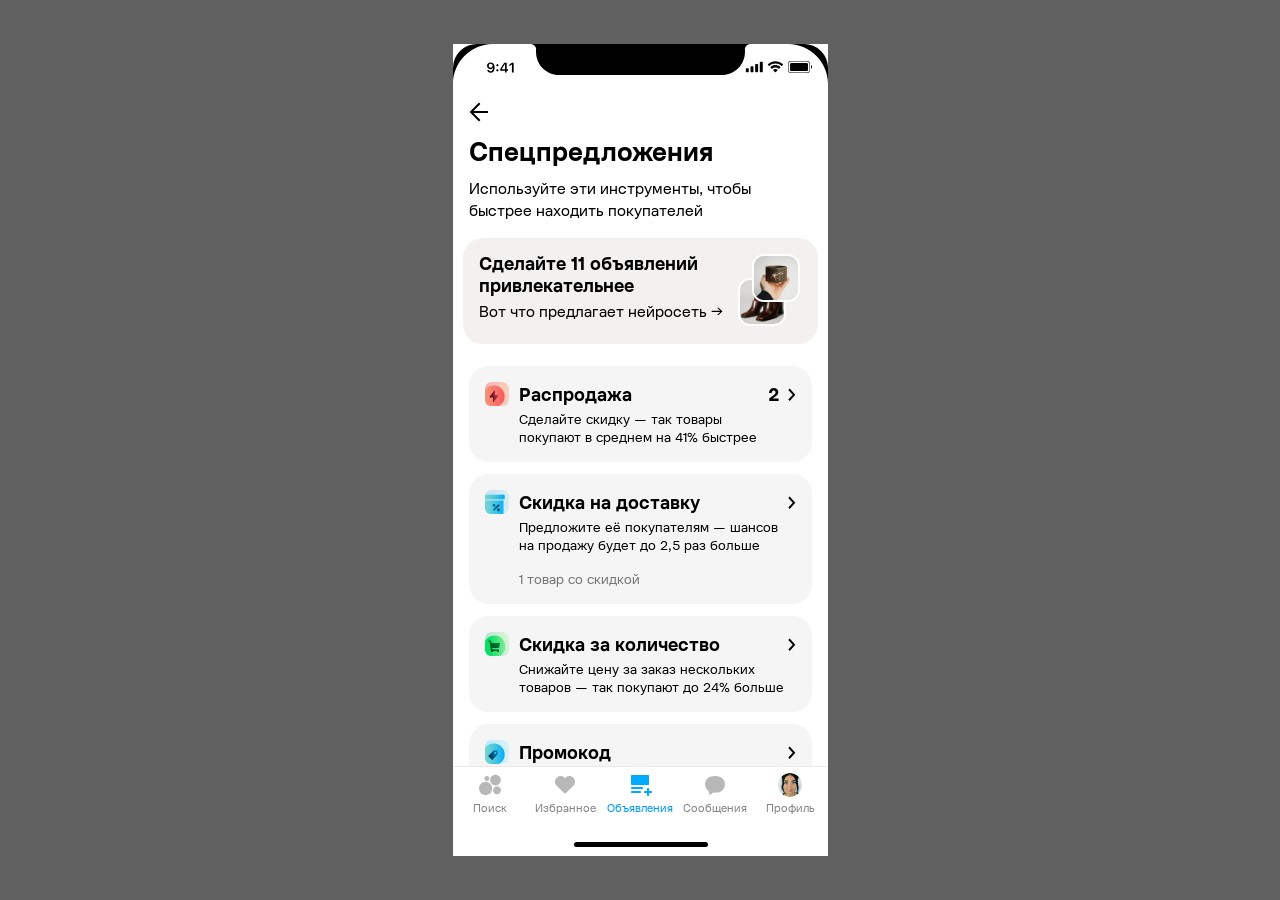
==== rubles/index.html @ d4366512 "Обновить рублёвый прототип скидки на доставку" ====
<!doctype html>
<html lang="ru">
<head>
<meta charset="utf-8">
<meta name="viewport" content="width=device-width, initial-scale=1, viewport-fit=cover">
<meta name="theme-color" content="#606060">
<title>Скидка на доставку · сумма в рублях</title>
<link rel="icon" href="data:,">
<link rel="stylesheet" href="style.css?v=71c44beb8731">
<link rel="stylesheet" href="entry-screen.css?v=06f0b86f0499">
<script src="entry-screen.js?v=95e7a92a7f5c" defer></script>
<script src="discount-model.js?v=f939c2743eb1" defer></script>
<script src="catalog.js?v=3b96c60da3fb" defer></script>
<script src="app.js?v=92bca56a51d9" defer></script>
</head>
<body>
<div id="loading" role="status"><p id="loading-copy">Загружаем прототип…</p><button id="retry" hidden>Повторить</button></div>
<div id="stage"><main id="app" hidden inert>
<section id="offers-screen" class="offers-screen" aria-labelledby="offers-title">
<header class="offers-header"><div class="offers-status" aria-hidden="true"><img src="assets/entry/6e1df.svg" alt=""><img class="offers-status-icons" src="assets/entry/f11f2.svg" alt=""></div><div class="offers-back" aria-hidden="true"><img src="assets/entry/ce4ec.svg" alt=""></div></header>
<div class="offers-scroll" id="offers-scroll">
<div class="offers-intro"><h1 id="offers-title" tabindex="-1">Спецпредложения</h1><p>Используйте эти инструменты, чтобы быстрее находить покупателей</p></div>
<div class="offers-banner"><div><h2>Сделайте <span id="offer-recommendation-total">32 объявления</span><br>привлекательнее</h2><p>Вот что предлагает нейросеть →</p></div><div class="offers-collage" aria-hidden="true"><img src="assets/entry/5b2a2.png" alt=""><img src="assets/entry/256ee.png" alt=""></div></div>
<div class="offers-list">
<article class="offer-card"><div class="offer-heading"><img src="assets/entry/fad7b.svg" alt=""><h2>Распродажа</h2><span class="offer-counter">2</span><img class="offer-chevron" src="assets/entry/c8f7b.svg" alt=""></div><p class="offer-description">Сделайте скидку — так товары<br>покупают в среднем на 41% быстрее</p></article>
<button class="offer-card offer-delivery" id="open-delivery"><span class="offer-heading"><img src="assets/entry/2fe66.svg" alt=""><span class="offer-title">Скидка на доставку</span><img class="offer-chevron" src="assets/entry/c8f7b.svg" alt=""></span><span class="offer-description">Предложите её покупателям — шансов на продажу будет до 2,5 раз больше</span><span class="offer-status" id="offer-delivery-status">Отключена</span></button>
<article class="offer-card"><div class="offer-heading"><img src="assets/entry/96c18.svg" alt=""><h2>Скидка за количество</h2><img class="offer-chevron" src="assets/entry/c8f7b.svg" alt=""></div><p class="offer-description">Снижайте цену за заказ нескольких товаров — так покупают до 24% больше</p></article>
<article class="offer-card"><div class="offer-heading"><img src="assets/entry/6d2a9.svg" alt=""><h2>Промокод</h2><img class="offer-chevron" src="assets/entry/c8f7b.svg" alt=""></div><p class="offer-description">Отправляйте лично или размещайте в соцсетях, чтобы привлечь покупателей</p><p class="offer-status">Нет активных</p></article>
</div></div>
<footer class="offers-footer"><div class="offers-tabs"><div><img src="assets/entry/04d44.svg" alt=""><span>Поиск</span></div><div><img src="assets/entry/49e3d.svg" alt=""><span>Избранное</span></div><div class="offers-tab-active"><img src="assets/entry/d820f.svg" alt=""><span>Объявления</span></div><div><img src="assets/entry/9d79e.svg" alt=""><span>Сообщения</span></div><div><img class="offers-avatar" src="assets/entry/66aba.png" width="24" height="24" alt=""><span>Профиль</span></div></div><img src="assets/entry/4f6ef.svg" alt=""></footer>
</section>

<div id="screen" hidden>
<div class="scroll" id="scroll"><section class="hero">
<div class="hero-background"></div>
<div class="art-viewport" aria-hidden="true"><div class="art">
<img class="art-shadow-main" src="assets/current/2c656.svg" alt="">
<img class="art-shadow-plant-large" src="assets/current/dc2fe.svg" alt="">
<img class="art-shadow-plant-small" src="assets/current/171be.svg" alt="">
<img class="van" src="assets/current/cb77b.png" alt="">
<img class="plant" src="assets/current/1adf4.png" alt="">
<img class="bag" src="assets/current/c4cf7.png" alt="">
<img class="promo-badge" src="assets/current/promo-badge.png" alt="">
</div></div>
<div class="statusbar" aria-hidden="true"><img class="status-content" src="assets/current/16c6d.svg" alt=""></div>
<button class="back" aria-label="Назад"><img src="assets/current/f178c.svg" alt=""></button>
<div class="hero-copy"><h1>Скидка<br>на доставку</h1><p>Чтобы сделать товары<br>привлекательнее</p></div>
<div class="metrics"><div class="metric"><strong>x2,5</strong><span>Растет скорость<br>продажи</span></div><div class="metric" id="buyers-metric"><strong>x3</strong><span>Растёт количество<br>покупателей</span></div></div>
</section>
<nav class="tabs" aria-label="Товары"><button class="tab active" data-tab="eligible"><span>Подходят</span><small id="eligible-count"></small></button><button class="tab" data-tab="discounted"><span>Со скидкой</span><small id="discounted-count"></small></button></nav>
<section id="catalog" class="catalog" aria-label="Список товаров"></section></div>
<header class="catalog-header" id="catalog-header" hidden><div class="compact-status"><img src="assets/current/35e2b.svg" alt=""></div><div class="compact-title"><button class="back" aria-label="Назад к спецпредложениям"><img src="assets/current/f178c.svg" alt=""></button><strong>Скидка на доставку</strong></div><nav class="category-nav" id="category-nav" aria-label="Категории товаров"></nav></header>
<section class="selection">
<button class="count-pill" id="select-all"><img src="assets/current/a4747.svg" alt=""><span id="selection-count"></span></button>
<div class="calculator">
<button class="calculator-status" id="ai-caption" data-info="ai"><span>Ai подобрал скидки для товаров</span><img src="assets/current/f84ba.svg" alt=""></button>
<div class="calculator-controls">
<div class="options" id="options"></div>
<button class="primary" id="apply">Применить</button>
</div><div class="home"><span></span></div>
</div></section></div>
<section id="editor" class="editor" role="dialog" aria-modal="true" aria-labelledby="editor-product-title" hidden>
<button id="cancel-area" class="cancel-area" aria-label="Отменить изменение"></button>
<div class="editor-stack">
<div class="editor-product" id="editor-product"></div>
<div class="editor-panel">
<div class="editor-options options" id="editor-options"></div>
<button id="done" class="primary">Применить скидку</button>
<button id="cancel-edit" class="primary secondary">Не применять</button>
<button id="remove-discount" class="primary secondary" hidden>Удалить скидку</button>
</div></div><div id="keyboard" class="keyboard"></div>
</section>
<div class="info" id="info" hidden><section class="sheet ai-sheet" role="dialog" aria-modal="true" aria-labelledby="ai-info-title">
<div class="sheet-handle"></div><button id="close-info" class="close" aria-label="Закрыть"><img src="assets/current/228b7.svg" alt=""></button>
<div class="sheet-body ai-info" id="ai-info"><h2 id="ai-info-title">Нейросеть рекомендует скидку</h2><ul><li><img src="assets/current/44895.png" alt=""><p>Нейросеть узнала, что помогает другим продавать похожие товары</p></li><li><img src="assets/current/d4af4.png" alt=""><p>И определила оптимальную скидку для вашего товара</p></li><li><img src="assets/current/3d0bd.png" alt=""><p>Для нескольких товаров ИИ может предложить диапазон скидок</p></li><li><img src="assets/current/385c1.png" alt=""><p>У разных товаров предлагаемая скидка может отличаться</p></li></ul></div>
<footer class="sheet-footer"><button id="understood" class="primary secondary">Круто!</button><div class="home"><span></span></div></footer>
</section></div>
<div class="toast" id="toast" role="status" hidden></div>
</main></div>
</body>
</html>
---- rubles/style.css ----
*{box-sizing:border-box}
.product{position:relative;width:100%;height:100px;padding:10px 0;text-align:left}
.product-select{position:relative;display:grid;grid-template-columns:80px minmax(0,1fr);gap:12px;background:transparent;width:100%;height:80px;padding:0;text-align:left}
.product-photo{position:relative;display:block;width:80px;height:80px;border-radius:12px;overflow:hidden;flex:none}.product-photo img{position:absolute;inset:0;width:80px;height:80px;object-fit:cover}
.product-check{position:absolute;left:-2px;top:-2px;width:22px;height:22px;padding:1px;background:#fff;border-radius:6px 0 6px 0;overflow:hidden}
.product-body{min-width:0}.product-price{display:block;font-size:16px;line-height:20px;font-weight:700;white-space:nowrap}.product-title{display:block;font-size:15px;line-height:20px;font-weight:400;overflow:hidden;text-overflow:ellipsis;white-space:nowrap}
.discount-chip{position:absolute;top:56px;left:92px;display:flex;align-items:center;gap:3px;height:24px;padding:3px 8px 5px;background:#f2f1f0;border-radius:12px;font-size:13px;line-height:16px;font-weight:400}
.custom-option{color:#757575}.range-chip{flex:1;gap:3px}.options .range-chip{font-size:13px}
.editor{position:absolute;inset:0;background:#0009;z-index:30}.cancel-area{position:absolute;inset:0;background:transparent;cursor:default}
.editor-stack{position:absolute;left:0;right:0;bottom:289px;max-height:calc(100% - 301px);overflow-y:auto;scrollbar-width:none;display:flex;flex-direction:column;gap:12px}
.editor-product{margin:0 16px;display:flex;gap:12px;padding:10px;background:white;border-radius:20px;min-height:100px;flex:none}
.editor-product .product-title{margin-top:2px}.editor-discount{display:inline-flex;align-items:center;border-radius:8px;padding:2px 11px 4px;height:22px;background:#f2f1f0;font-size:13px;line-height:16px;margin-top:6px;white-space:nowrap}
.editor-panel{position:relative;background:white;border-radius:24px 24px 0 0;padding:12px;flex:none}.editor-options{position:relative;display:flex;gap:6px;margin-bottom:16px;height:36px}.editor-presets{display:flex;gap:6px;flex:1;min-width:0}.editor-presets .chip{padding:0 5px;font-size:13px;gap:3px;flex:1}.editor-presets .ai-chip{width:auto}
.custom-input{display:flex;align-items:center;gap:3px;width:80px;height:36px;flex:none;border-radius:12px;background:#f2f1f0;padding:9px 10px 11px 14px;font-size:13px;line-height:16px;overflow:hidden}.custom-input.active{box-shadow:inset 0 0 0 1.5px #141414}.custom-input input{border:0;background:transparent;outline:0;padding:0;min-width:0;width:100%;font-size:13px;line-height:16px}.custom-input:has(+ #clear:not([hidden])){padding-right:25px}.custom-input input::placeholder{color:#757575}
#clear{position:absolute;right:0;top:0;width:28px;height:36px;display:grid;place-items:center;background:transparent;padding:0}.custom-input:has(#amount:not(:placeholder-shown)){width:clamp(80px,calc(var(--digits,2)*8px + 55px),112px)}.editor-panel .primary+.primary{margin-top:6px}
.limit-tooltip{position:absolute;right:0;bottom:calc(100% + 8px);z-index:2;padding:10px 12px;border-radius:16px;background:#000;color:#fff;font-size:13px;line-height:16px;white-space:nowrap;box-shadow:0 4px 24px #0000001f,0 1px 3px #0000000d;pointer-events:none}
.editor-presets .ai-chip.active,#options .ai-chip[data-amount].active{box-shadow:inset 0 0 0 2px #141414}
:root{font-family:"Avito Sans Text",sans-serif;color:#141414;font-synthesis:none}
html,body{margin:0;width:100%;height:100%;overflow:hidden;background:#606060}
body{display:grid;place-items:center}
button,input{font:inherit;color:inherit}button{cursor:pointer;border:0;-webkit-tap-highlight-color:transparent}button:focus-visible{outline:2px solid #00aaff;outline-offset:2px}
[hidden]{display:none!important}img{display:block}p,h1,h2,h3{margin:0}
#stage{position:relative;width:375px;height:812px;overflow:hidden}#app{position:absolute;width:375px;height:812px;transform-origin:top left;background:#fff;overflow:hidden}#screen{height:100%}
.catalog{padding:0 16px}.category{padding-top:10px}.category-title{display:flex;align-items:center;gap:8px;height:45px;font-size:18px;line-height:22px;font-weight:700;padding-bottom:2px}.category-title button{padding:0;background:transparent;display:flex;align-items:center;gap:8px;text-align:left}.check-image{width:auto;height:auto;flex:none}.empty{padding:36px 0;color:#757575;font-size:15px;line-height:20px;text-align:center}
.selection{position:absolute;z-index:20;bottom:0;left:0;width:375px;display:flex;align-items:center;flex-direction:column;gap:24px;pointer-events:none}.count-pill{display:flex;gap:6px;align-items:center;justify-content:center;background:#fff;border-radius:32px;height:42px;padding:0 14px 0 12px;font-size:13px;line-height:16px;box-shadow:0 4px 24px #0000001f,0 1px 3px #0000000d;pointer-events:auto}.calculator{width:375px;border-radius:28px 28px 0 0;background:#965eeb;pointer-events:auto}.calculator-status{width:100%;display:flex;align-items:center;justify-content:center;gap:5px;height:34px;padding:0 0 1px;background:transparent;color:white;font-size:13px;line-height:16px}.calculator-controls{background:#fff;border-radius:24px 24px 0 0;padding:12px 12px 0}.options{display:flex;gap:6px;height:36px;margin-bottom:16px}.chip,.custom-chip{height:36px;border-radius:12px;background:#f2f1f0;display:flex;align-items:center;justify-content:center;font-size:13px;line-height:16px;white-space:nowrap;padding:0 14px;flex:1;min-width:0}.chip{font-weight:500}.chip.active,.custom-chip.active{box-shadow:inset 0 0 0 2px #141414}.ai-chip{width:auto;flex:1;gap:3px;padding:0 11px}.ai-chip.active{box-shadow:inset 0 0 0 2px #965eeb;background:#f3edfe}.custom-chip{width:65px;flex:none;padding:0 10px 0 14px;cursor:text;justify-content:flex-start}.custom-chip input{border:0;outline:none;width:100%;padding:0;background:transparent;font-size:13px;line-height:16px;min-width:0}.custom-chip.has-value input{width:2ch}.custom-chip.has-value.three-digits input{width:3ch}.custom-chip input::placeholder{color:#757575}.custom-chip:focus-within{box-shadow:inset 0 0 0 2px #141414}.primary{height:52px;width:100%;border-radius:16px;background:#141414;color:#fff;font-size:15px;line-height:20px;font-weight:400;padding:0 18px 2px}.primary:disabled{background:#e3e2e1;color:#999;cursor:default}.primary:active:not(:disabled){background:#333}.secondary{background:#f2f1f0;color:#141414}.home{height:34px;background:#fff;position:relative}.home span{position:absolute;left:120.5px;bottom:8px;width:134px;height:5px;border-radius:100px;background:#000}
.keyboard{position:absolute;bottom:0;left:0;width:375px;height:289px;background:#d4d6dc;z-index:21}.numeric-keyboard{height:221px;padding:6px 6px 0;display:grid;grid-template-columns:repeat(3,117px);grid-template-rows:repeat(4,46px);gap:8px 6px}.numeric-key{position:relative;padding:0;border:0;border-radius:5px;background:#fcfcfe;box-shadow:0 1px 0 #00000059;font-family:-apple-system,BlinkMacSystemFont,sans-serif;font-size:25px;line-height:30px;color:#000}.numeric-key span{position:absolute;top:1px;left:0;right:0}.numeric-key small{position:absolute;top:29px;left:0;right:0;font-size:10px;line-height:12px;letter-spacing:2px;font-weight:600}.numeric-key.zero span{top:7px}.numeric-key.delete-key{background:transparent;box-shadow:none;display:grid;place-items:center}.numeric-key.delete-key img{width:117px;height:46px}.numeric-key:active{background:#bcc0c8}.keyboard .home{position:absolute;bottom:0;width:375px;background:transparent}
#loading{position:fixed;z-index:100;inset:0;display:flex;flex-direction:column;align-items:center;justify-content:center;background:#606060;color:white;font-size:15px;line-height:20px}#retry{margin-top:16px;padding:12px 20px;border-radius:12px}
@media(max-width:600px){html,body{background:#606060}}
.no-selection .scroll{padding-bottom:102px}.no-selection .selection{bottom:40px}.no-selection #screen:after{content:"";position:absolute;bottom:8px;left:120.5px;width:134px;height:5px;background:#000;border-radius:100px;pointer-events:none}
.scroll{height:100%;overflow-y:auto;overscroll-behavior:contain;scrollbar-width:none;padding-bottom:239px}.scroll::-webkit-scrollbar{display:none}
.chip{padding:0 7px}.ai-chip{font-size:12px}.ai-chip.active{background:#f3edfe}.edit-chip{width:36px;flex:none;padding:0}.chip:disabled{opacity:.45;cursor:default}
.hero{position:relative;height:308px;border-radius:0 0 28px 28px;overflow:hidden}.hero-background{position:absolute;inset:0;background:radial-gradient(ellipse 300px 246.4px at 80% 20%,#d9fcc7,transparent 100%),radial-gradient(ellipse 225px 184.8px at 0 100%,#efe6fd,transparent 100%),#edf0fe}
.statusbar{position:absolute;top:0;left:0;width:375px;height:44px;overflow:hidden}.status-content{position:absolute;left:34.17px;top:17px}
.back{position:absolute;left:4px;top:44px;width:44px;height:48px;display:grid;place-items:center;background:transparent}
.hero-copy{position:absolute;left:16px;top:96px;width:229px}.hero-copy h1{font-size:26px;line-height:30px;font-weight:700;margin-bottom:4px}.hero-copy p{font-size:15px;line-height:20px}
.art-viewport{position:absolute;right:0;top:0;width:177px;height:223px}.art{position:absolute;left:0;top:0;width:293px;height:237px}.art .van{position:absolute;left:44.18px;top:72.8px;width:244.876px;height:164.284px;object-fit:cover}.art .plant{position:absolute;left:-3.64px;top:81.83px;width:72.34px;height:136.528px}.art .bag{position:absolute;left:35.01px;top:168.42px;width:57.37px;height:64.273px}.art-shadow-main{position:absolute;left:6.38px;top:70.12px}.art-shadow-plant-large{position:absolute;left:-28.53px;top:125.6px;transform:rotate(-6.57deg)}.art-shadow-plant-small{position:absolute;left:-17.96px;top:99.2px;transform:rotate(-6.57deg)}.promo-badge{position:absolute;left:42.46px;top:77.51px;width:46.039px;height:46.039px}
.metrics{position:absolute;left:12px;right:12px;top:216px;display:grid;grid-template-columns:1fr 1fr;gap:4px}.metric{height:78px;position:relative;background:#fff;border-radius:16px;padding:10px 12px 12px}.metric strong{display:block;font-size:16px;line-height:20px;font-weight:700;margin-bottom:4px}.metric span{display:block;font-size:13px;line-height:16px;color:#757575}.help{position:absolute;right:0;top:0;width:38px;height:38px;background:transparent;display:grid;place-items:center}
.tabs{height:56px;display:flex;gap:12px;padding:20px 0 0 16px;position:relative;background:#fff}.tabs:after{content:"";height:2px;position:absolute;bottom:0;left:16px;right:0;background:#dbdbd9}.tab{position:relative;z-index:1;height:36px;padding:0 0 14px;background:none;font-size:18px;line-height:22px;font-weight:700;color:#757575;white-space:nowrap}.tab{display:flex;align-items:flex-start}.tab>span{height:36px;padding-bottom:14px}.tab.active{color:#141414}.tab.active>span{border-bottom:3px solid #141414}.tab small{font-size:13px;line-height:16px;vertical-align:top;margin-left:4px;color:#757575}

.info{position:absolute;z-index:40;inset:0;background:#0006;display:flex;align-items:flex-end}.sheet{position:relative;width:375px;height:500px;max-height:calc(100% - 16px);display:flex;flex-direction:column;background:#fff;border-radius:32px 32px 0 0;overflow:hidden;padding-top:42px}.sheet-handle{position:absolute;top:8px;left:168px;width:39px;height:4px;border-radius:3px;background:#d3d3d3}.close{position:absolute;right:3px;top:5px;width:44px;height:44px;display:grid;place-items:center;padding:0;background:transparent;z-index:1}.sheet-body{padding:0 16px;overflow:auto;min-height:0;flex:1}.sheet h2{font-size:24px;line-height:28px;font-weight:700;margin:0 0 8px}.sheet-body>p{font-size:15px;line-height:20px;width:313px}.sheet h3{font-size:16px;line-height:20px;font-weight:700;margin:20px 0 16px}.example-card{border-radius:24px;background:#f2f1f0;padding:2px;min-height:158px}.example-product{display:flex;align-items:center;gap:10px;padding:12px 12px 10px}.example-photo{position:relative;width:48px;height:48px;border-radius:12px;overflow:hidden}.example-photo img{position:absolute;width:48px;height:48px;object-fit:cover}.example-product strong{display:block;font-size:16px;line-height:20px;margin-bottom:2px}.example-product span{display:block;font-size:15px;line-height:20px}.example-results{margin-top:2px;background:white;border-radius:22px;padding:14px 16px 16px;font-size:15px;line-height:20px}.example-results>div{display:flex;justify-content:space-between;white-space:nowrap}.example-results>div+div{margin-top:12px}.result{color:#ff4053}.sheet-footer{flex:none;background:#fff;border-radius:24px 24px 0 0;padding:10px 10px 0;box-shadow:0 1px 3px #0000000d,0 4px 24px #0000001f}.sheet-footer .home{margin:0 -10px;height:40px}.toast{position:absolute;top:104px;left:16px;right:16px;z-index:50;padding:14px 18px;background:#141414;color:#fff;border-radius:20px;font-size:15px;line-height:20px;text-align:center;pointer-events:none}

.metric-info{border:0;text-align:left;font-weight:400}.metric-info>img{margin-bottom:4px}
.catalog-header{position:absolute;top:0;left:0;width:375px;height:142px;z-index:15;background:#fff;box-shadow:0 4px 24px #0000001f,0 1px 3px #0000000d}.compact-status{height:44px;position:relative}.compact-status img{position:absolute;top:17px;left:34.17px}.compact-title{height:48px;display:flex;align-items:center;justify-content:center;font-size:16px;line-height:20px}.compact-title .back{top:44px}.category-nav{height:50px;display:flex;gap:6px;overflow-x:auto;scrollbar-width:none;padding:4px 12px 10px}.category-nav .chip{flex:none;padding:0 14px;font-weight:400}.category-nav::-webkit-scrollbar{display:none}

.ai-sheet{height:506px}.ai-info ul{list-style:none;padding:0;margin:0}.ai-info li{display:flex;align-items:center;gap:13px;min-height:70px;padding:11px 0}.ai-info li img{width:48px;height:48px;flex:none;object-fit:cover;mask:url('./assets/current/a31ca.svg') center/48px 48px no-repeat}.ai-info li p{font-size:15px;line-height:20px;font-weight:400;padding-bottom:2px}.ai-info h2{margin-bottom:8px}

.calculator{box-shadow:0 4px 24px #0000001f,0 1px 3px #0000000d}.discounted .selection{gap:8px}.scroll{padding-bottom:270px}.ai-info li p{font-weight:400}

#app:has(#catalog-header:not([hidden])) .toast{top:154px}
.editor-discount.placeholder{color:#757575}
---- rubles/entry-screen.css ----
.offers-screen{position:absolute;inset:0;background:#fff;color:#000;border-radius:24px;overflow:hidden}
.offers-header{position:absolute;inset:0 0 auto;height:92px;z-index:2;background:#fff}
.offers-status{position:relative;height:44px}.offers-status-icons{position:absolute;left:34.17px;top:17px}
.offers-back{height:48px;display:flex;align-items:center;padding-left:14px}
.offers-scroll{position:absolute;inset:92px 0 90.5px;overflow-y:auto;overscroll-behavior:contain;scrollbar-width:none;padding:0 16px 24px}.offers-scroll::-webkit-scrollbar{display:none}
.offers-intro h1{font-size:26px;line-height:30px;font-weight:700;outline:none}.offers-intro p{font-size:15px;line-height:22px;font-weight:400;margin-top:12px}
.offers-banner{margin:16px -6px 22px;padding:14px 16px 16px;background:#f2f1f0;border-radius:20px;display:flex;gap:8px;min-height:106px;align-items:flex-start}
.offers-banner>div:first-child{flex:1;min-width:0}.offers-banner h2{font-size:18px;line-height:22px;font-weight:700;white-space:nowrap}.offers-banner p{font-size:15px;line-height:20px;margin-top:6px;white-space:nowrap}
.offers-collage{position:relative;flex:none;width:66px;height:76px}.offers-collage img{position:absolute;width:48px;height:48px;object-fit:cover;border:2px solid #fff;border-radius:12px}.offers-collage img:first-child{right:16px;top:26px}.offers-collage img:last-child{right:2px;top:2px}
.offers-list{display:flex;flex-direction:column;gap:12px}.offer-card{display:block;width:100%;padding:16px;border-radius:20px;background:#f5f5f5;text-align:left;font-weight:400;color:#000}.offer-heading{display:flex;align-items:center;gap:10px;min-height:24px}.offer-heading>img:first-child{flex:none}.offer-heading h2,.offer-title{font-size:18px;line-height:22px;font-weight:700;flex:1;white-space:nowrap}.offer-heading .offer-chevron{flex:none;margin-left:-4px}.offer-counter{font-size:18px;line-height:22px;font-weight:700}.offer-description{display:block;margin:4px 0 0 34px;font-size:13px;line-height:18px}.offer-status{display:block;margin:16px 0 0 34px;font-size:13px;line-height:18px;color:#757575}.offer-delivery:active{background:#ebeae8}
.offers-footer{position:absolute;bottom:0;left:0;width:375px;background:#fff}.offers-tabs{display:flex;border-top:.5px solid #ebeae8;padding:6px 0;height:54.5px}.offers-tabs>div{flex:1;min-width:0;display:flex;flex-direction:column;align-items:center;gap:4px;font-size:11px;line-height:14px;color:#858585}.offers-tabs .offers-tab-active{color:#0099f7}.offers-avatar{border-radius:50%;object-fit:cover}
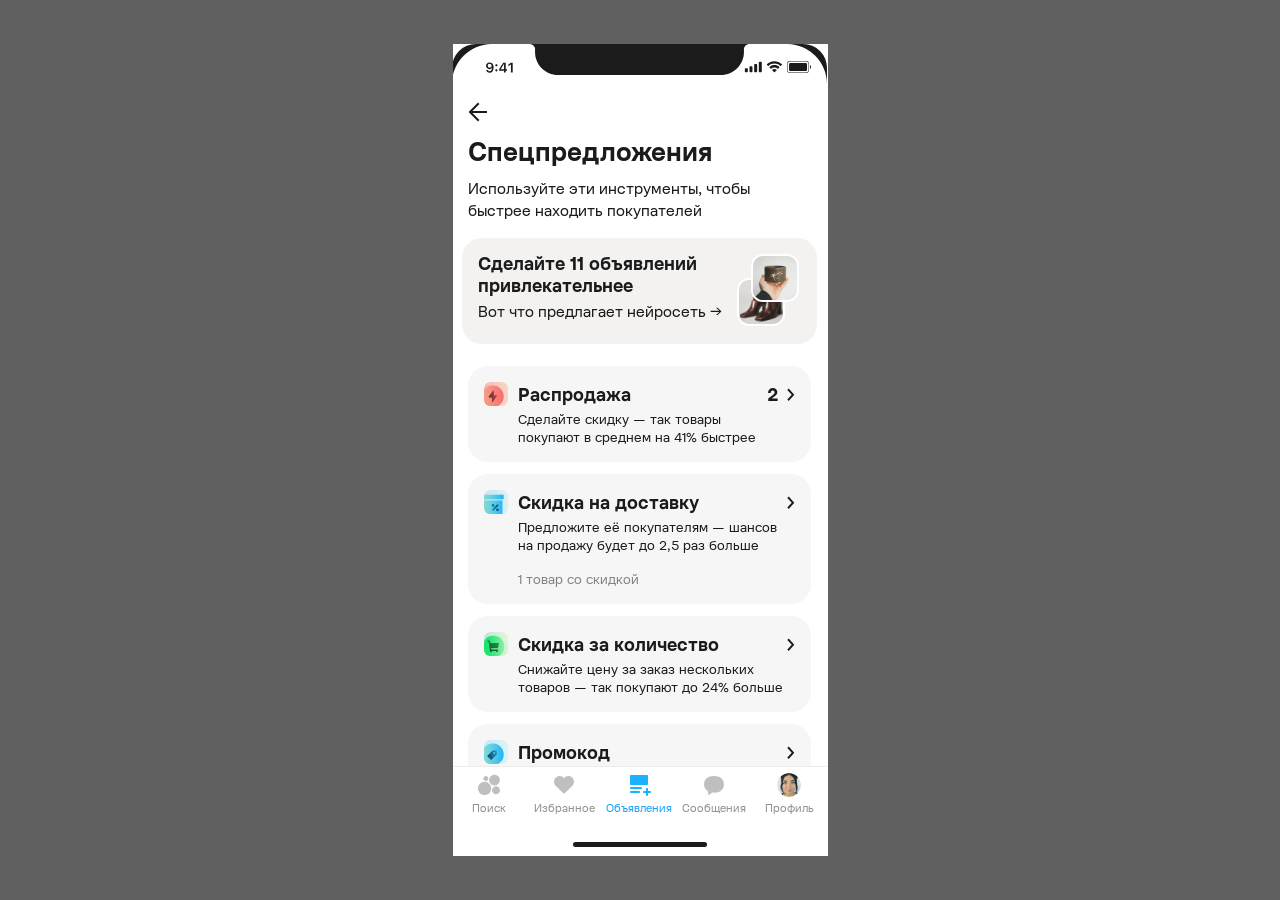
==== commit bfe0c2ae: "Добавить плавные переходы и подскролл в рублёвом прототипе" ====
--- a/rubles/index.html
+++ b/rubles/index.html
@@ -6,12 +6,13 @@
 <meta name="theme-color" content="#606060">
 <title>Скидка на доставку · сумма в рублях</title>
 <link rel="icon" href="data:,">
-<link rel="stylesheet" href="style.css?v=71c44beb8731">
+<link rel="stylesheet" href="style.css?v=a79d2402d04b">
 <link rel="stylesheet" href="entry-screen.css?v=06f0b86f0499">
 <script src="entry-screen.js?v=95e7a92a7f5c" defer></script>
 <script src="discount-model.js?v=f939c2743eb1" defer></script>
 <script src="catalog.js?v=3b96c60da3fb" defer></script>
-<script src="app.js?v=92bca56a51d9" defer></script>
+<script src="motion.js?v=b67bf2a8fda1" defer></script>
+<script src="app.js?v=3bbb2975189f" defer></script>
 </head>
 <body>
 <div id="loading" role="status"><p id="loading-copy">Загружаем прототип…</p><button id="retry" hidden>Повторить</button></div>
--- a/rubles/style.css
+++ b/rubles/style.css
@@ -11,8 +11,8 @@
 .editor-product{margin:0 16px;display:flex;gap:12px;padding:10px;background:white;border-radius:20px;min-height:100px;flex:none}
 .editor-product .product-title{margin-top:2px}.editor-discount{display:inline-flex;align-items:center;border-radius:8px;padding:2px 11px 4px;height:22px;background:#f2f1f0;font-size:13px;line-height:16px;margin-top:6px;white-space:nowrap}
 .editor-panel{position:relative;background:white;border-radius:24px 24px 0 0;padding:12px;flex:none}.editor-options{position:relative;display:flex;gap:6px;margin-bottom:16px;height:36px}.editor-presets{display:flex;gap:6px;flex:1;min-width:0}.editor-presets .chip{padding:0 5px;font-size:13px;gap:3px;flex:1}.editor-presets .ai-chip{width:auto}
-.custom-input{display:flex;align-items:center;gap:3px;width:80px;height:36px;flex:none;border-radius:12px;background:#f2f1f0;padding:9px 10px 11px 14px;font-size:13px;line-height:16px;overflow:hidden}.custom-input.active{box-shadow:inset 0 0 0 1.5px #141414}.custom-input input{border:0;background:transparent;outline:0;padding:0;min-width:0;width:100%;font-size:13px;line-height:16px}.custom-input:has(+ #clear:not([hidden])){padding-right:25px}.custom-input input::placeholder{color:#757575}
-#clear{position:absolute;right:0;top:0;width:28px;height:36px;display:grid;place-items:center;background:transparent;padding:0}.custom-input:has(#amount:not(:placeholder-shown)){width:clamp(80px,calc(var(--digits,2)*8px + 55px),112px)}.editor-panel .primary+.primary{margin-top:6px}
+.custom-input{display:flex;align-items:center;gap:3px;width:80px;height:36px;flex:none;border-radius:12px;background:#f2f1f0;padding:9px 10px 11px 14px;font-size:13px;line-height:16px;overflow:hidden}.custom-input.active{box-shadow:inset 0 0 0 1.5px #141414}.custom-input input{border:0;background:transparent;outline:0;padding:0;min-width:0;width:100%;flex:none;font-size:13px;line-height:16px}.custom-input input::placeholder{color:#757575}#amount-suffix{flex:none}
+.custom-input:has(#amount:not(:placeholder-shown)){width:clamp(80px,calc(var(--digits,2)*8px + 40px),112px)}.editor-panel .primary+.primary{margin-top:6px}
 .limit-tooltip{position:absolute;right:0;bottom:calc(100% + 8px);z-index:2;padding:10px 12px;border-radius:16px;background:#000;color:#fff;font-size:13px;line-height:16px;white-space:nowrap;box-shadow:0 4px 24px #0000001f,0 1px 3px #0000000d;pointer-events:none}
 .editor-presets .ai-chip.active,#options .ai-chip[data-amount].active{box-shadow:inset 0 0 0 2px #141414}
 :root{font-family:"Avito Sans Text",sans-serif;color:#141414;font-synthesis:none}
@@ -48,3 +48,11 @@
 
 #app:has(#catalog-header:not([hidden])) .toast{top:154px}
 .editor-discount.placeholder{color:#757575}
+.motion-ghost{pointer-events:none!important}.editor.is-moving .editor-stack{overflow:visible}
+@media(prefers-reduced-motion:no-preference){
+  .primary,.chip,.count-pill,.discount-chip,.product-select,.back{transition:background-color 160ms ease,box-shadow 180ms ease,transform 160ms cubic-bezier(.22,.8,.25,1)}
+  .primary:active:not(:disabled),.chip:active:not(:disabled),.count-pill:active:not(:disabled){transform:scale(.98)}
+  .discount-chip:active,.product-select:active,.back:active{transform:scale(.985)}
+  .limit-tooltip:not([hidden]){animation:limit-reveal 160ms cubic-bezier(.22,.8,.25,1)}
+  @keyframes limit-reveal{from{opacity:0;transform:translateY(4px)}to{opacity:1;transform:translateY(0)}}
+}
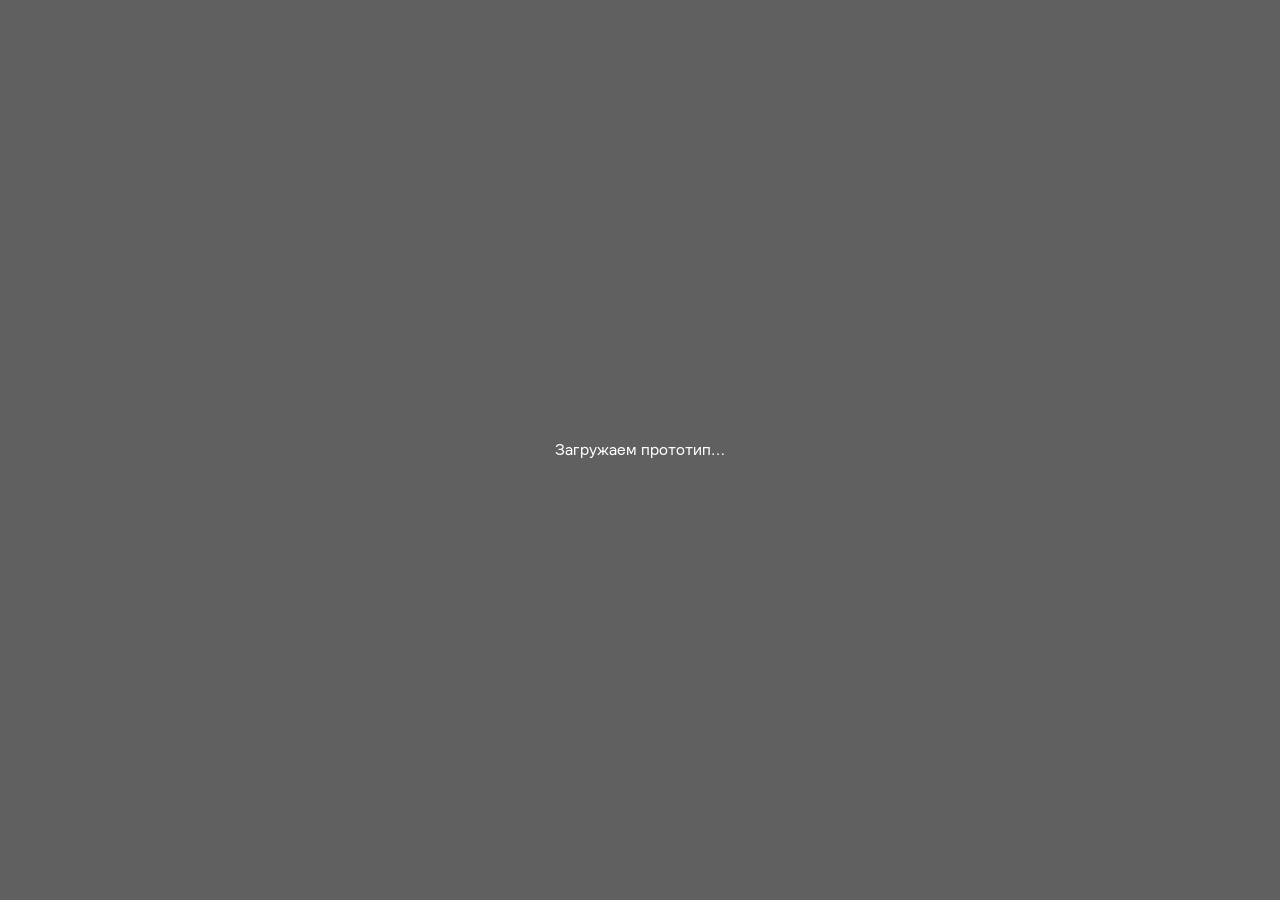
==== commit 35097fbc: "Восстановить выбор товаров с подключённой скидкой" ====
--- a/rubles/index.html
+++ b/rubles/index.html
@@ -6,7 +6,7 @@
 <meta name="theme-color" content="#606060">
 <title>Скидка на доставку · сумма в рублях</title>
 <link rel="icon" href="data:,">
-<link rel="stylesheet" href="style.css?v=a79d2402d04b">
+<link rel="stylesheet" href="style.css?v=221230293367">
 <link rel="stylesheet" href="entry-screen.css?v=06f0b86f0499">
 <script src="entry-screen.js?v=95e7a92a7f5c" defer></script>
 <script src="discount-model.js?v=f939c2743eb1" defer></script>
--- a/rubles/style.css
+++ b/rubles/style.css
@@ -48,6 +48,8 @@
 
 #app:has(#catalog-header:not([hidden])) .toast{top:154px}
 .editor-discount.placeholder{color:#757575}
+#screen:not([inert]) .catalog{interactivity:auto}
+#screen[inert] .catalog{interactivity:inert}
 .motion-ghost{pointer-events:none!important}.editor.is-moving .editor-stack{overflow:visible}
 @media(prefers-reduced-motion:no-preference){
   .primary,.chip,.count-pill,.discount-chip,.product-select,.back{transition:background-color 160ms ease,box-shadow 180ms ease,transform 160ms cubic-bezier(.22,.8,.25,1)}
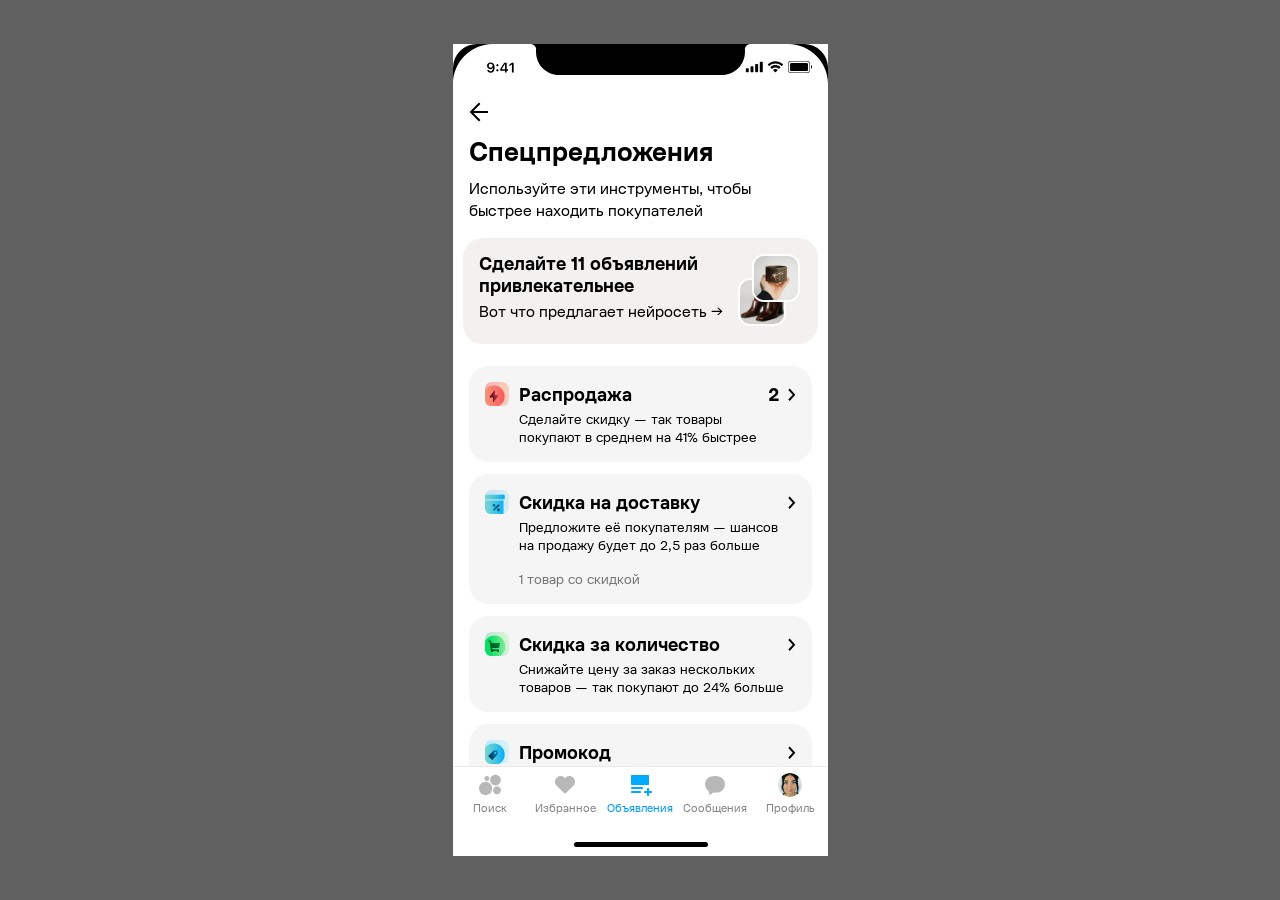
==== commit aa7e25be: "Объединить движение шторки и клавиатуры" ====
--- a/rubles/index.html
+++ b/rubles/index.html
@@ -6,12 +6,12 @@
 <meta name="theme-color" content="#606060">
 <title>Скидка на доставку · сумма в рублях</title>
 <link rel="icon" href="data:,">
-<link rel="stylesheet" href="style.css?v=221230293367">
+<link rel="stylesheet" href="style.css?v=abb10a9047d8">
 <link rel="stylesheet" href="entry-screen.css?v=06f0b86f0499">
 <script src="entry-screen.js?v=95e7a92a7f5c" defer></script>
 <script src="discount-model.js?v=f939c2743eb1" defer></script>
 <script src="catalog.js?v=3b96c60da3fb" defer></script>
-<script src="motion.js?v=b67bf2a8fda1" defer></script>
+<script src="motion.js?v=08ba48accc62" defer></script>
 <script src="app.js?v=3bbb2975189f" defer></script>
 </head>
 <body>
@@ -64,12 +64,13 @@
 <button id="cancel-area" class="cancel-area" aria-label="Отменить изменение"></button>
 <div class="editor-stack">
 <div class="editor-product" id="editor-product"></div>
+<div class="editor-controls">
 <div class="editor-panel">
 <div class="editor-options options" id="editor-options"></div>
 <button id="done" class="primary">Применить скидку</button>
 <button id="cancel-edit" class="primary secondary">Не применять</button>
 <button id="remove-discount" class="primary secondary" hidden>Удалить скидку</button>
-</div></div><div id="keyboard" class="keyboard"></div>
+</div><div id="keyboard" class="keyboard"></div></div></div>
 </section>
 <div class="info" id="info" hidden><section class="sheet ai-sheet" role="dialog" aria-modal="true" aria-labelledby="ai-info-title">
 <div class="sheet-handle"></div><button id="close-info" class="close" aria-label="Закрыть"><img src="assets/current/228b7.svg" alt=""></button>
--- a/rubles/style.css
+++ b/rubles/style.css
@@ -7,7 +7,7 @@
 .discount-chip{position:absolute;top:56px;left:92px;display:flex;align-items:center;gap:3px;height:24px;padding:3px 8px 5px;background:#f2f1f0;border-radius:12px;font-size:13px;line-height:16px;font-weight:400}
 .custom-option{color:#757575}.range-chip{flex:1;gap:3px}.options .range-chip{font-size:13px}
 .editor{position:absolute;inset:0;background:#0009;z-index:30}.cancel-area{position:absolute;inset:0;background:transparent;cursor:default}
-.editor-stack{position:absolute;left:0;right:0;bottom:289px;max-height:calc(100% - 301px);overflow-y:auto;scrollbar-width:none;display:flex;flex-direction:column;gap:12px}
+.editor-stack{position:absolute;left:0;right:0;bottom:0;max-height:calc(100% - 12px);overflow-y:auto;scrollbar-width:none;display:flex;flex-direction:column;gap:12px}.editor-controls{flex:none}
 .editor-product{margin:0 16px;display:flex;gap:12px;padding:10px;background:white;border-radius:20px;min-height:100px;flex:none}
 .editor-product .product-title{margin-top:2px}.editor-discount{display:inline-flex;align-items:center;border-radius:8px;padding:2px 11px 4px;height:22px;background:#f2f1f0;font-size:13px;line-height:16px;margin-top:6px;white-space:nowrap}
 .editor-panel{position:relative;background:white;border-radius:24px 24px 0 0;padding:12px;flex:none}.editor-options{position:relative;display:flex;gap:6px;margin-bottom:16px;height:36px}.editor-presets{display:flex;gap:6px;flex:1;min-width:0}.editor-presets .chip{padding:0 5px;font-size:13px;gap:3px;flex:1}.editor-presets .ai-chip{width:auto}
@@ -23,7 +23,7 @@
 #stage{position:relative;width:375px;height:812px;overflow:hidden}#app{position:absolute;width:375px;height:812px;transform-origin:top left;background:#fff;overflow:hidden}#screen{height:100%}
 .catalog{padding:0 16px}.category{padding-top:10px}.category-title{display:flex;align-items:center;gap:8px;height:45px;font-size:18px;line-height:22px;font-weight:700;padding-bottom:2px}.category-title button{padding:0;background:transparent;display:flex;align-items:center;gap:8px;text-align:left}.check-image{width:auto;height:auto;flex:none}.empty{padding:36px 0;color:#757575;font-size:15px;line-height:20px;text-align:center}
 .selection{position:absolute;z-index:20;bottom:0;left:0;width:375px;display:flex;align-items:center;flex-direction:column;gap:24px;pointer-events:none}.count-pill{display:flex;gap:6px;align-items:center;justify-content:center;background:#fff;border-radius:32px;height:42px;padding:0 14px 0 12px;font-size:13px;line-height:16px;box-shadow:0 4px 24px #0000001f,0 1px 3px #0000000d;pointer-events:auto}.calculator{width:375px;border-radius:28px 28px 0 0;background:#965eeb;pointer-events:auto}.calculator-status{width:100%;display:flex;align-items:center;justify-content:center;gap:5px;height:34px;padding:0 0 1px;background:transparent;color:white;font-size:13px;line-height:16px}.calculator-controls{background:#fff;border-radius:24px 24px 0 0;padding:12px 12px 0}.options{display:flex;gap:6px;height:36px;margin-bottom:16px}.chip,.custom-chip{height:36px;border-radius:12px;background:#f2f1f0;display:flex;align-items:center;justify-content:center;font-size:13px;line-height:16px;white-space:nowrap;padding:0 14px;flex:1;min-width:0}.chip{font-weight:500}.chip.active,.custom-chip.active{box-shadow:inset 0 0 0 2px #141414}.ai-chip{width:auto;flex:1;gap:3px;padding:0 11px}.ai-chip.active{box-shadow:inset 0 0 0 2px #965eeb;background:#f3edfe}.custom-chip{width:65px;flex:none;padding:0 10px 0 14px;cursor:text;justify-content:flex-start}.custom-chip input{border:0;outline:none;width:100%;padding:0;background:transparent;font-size:13px;line-height:16px;min-width:0}.custom-chip.has-value input{width:2ch}.custom-chip.has-value.three-digits input{width:3ch}.custom-chip input::placeholder{color:#757575}.custom-chip:focus-within{box-shadow:inset 0 0 0 2px #141414}.primary{height:52px;width:100%;border-radius:16px;background:#141414;color:#fff;font-size:15px;line-height:20px;font-weight:400;padding:0 18px 2px}.primary:disabled{background:#e3e2e1;color:#999;cursor:default}.primary:active:not(:disabled){background:#333}.secondary{background:#f2f1f0;color:#141414}.home{height:34px;background:#fff;position:relative}.home span{position:absolute;left:120.5px;bottom:8px;width:134px;height:5px;border-radius:100px;background:#000}
-.keyboard{position:absolute;bottom:0;left:0;width:375px;height:289px;background:#d4d6dc;z-index:21}.numeric-keyboard{height:221px;padding:6px 6px 0;display:grid;grid-template-columns:repeat(3,117px);grid-template-rows:repeat(4,46px);gap:8px 6px}.numeric-key{position:relative;padding:0;border:0;border-radius:5px;background:#fcfcfe;box-shadow:0 1px 0 #00000059;font-family:-apple-system,BlinkMacSystemFont,sans-serif;font-size:25px;line-height:30px;color:#000}.numeric-key span{position:absolute;top:1px;left:0;right:0}.numeric-key small{position:absolute;top:29px;left:0;right:0;font-size:10px;line-height:12px;letter-spacing:2px;font-weight:600}.numeric-key.zero span{top:7px}.numeric-key.delete-key{background:transparent;box-shadow:none;display:grid;place-items:center}.numeric-key.delete-key img{width:117px;height:46px}.numeric-key:active{background:#bcc0c8}.keyboard .home{position:absolute;bottom:0;width:375px;background:transparent}
+.keyboard{position:relative;width:375px;height:289px;background:#d4d6dc;z-index:21}.numeric-keyboard{height:221px;padding:6px 6px 0;display:grid;grid-template-columns:repeat(3,117px);grid-template-rows:repeat(4,46px);gap:8px 6px}.numeric-key{position:relative;padding:0;border:0;border-radius:5px;background:#fcfcfe;box-shadow:0 1px 0 #00000059;font-family:-apple-system,BlinkMacSystemFont,sans-serif;font-size:25px;line-height:30px;color:#000}.numeric-key span{position:absolute;top:1px;left:0;right:0}.numeric-key small{position:absolute;top:29px;left:0;right:0;font-size:10px;line-height:12px;letter-spacing:2px;font-weight:600}.numeric-key.zero span{top:7px}.numeric-key.delete-key{background:transparent;box-shadow:none;display:grid;place-items:center}.numeric-key.delete-key img{width:117px;height:46px}.numeric-key:active{background:#bcc0c8}.keyboard .home{position:absolute;bottom:0;width:375px;background:transparent}
 #loading{position:fixed;z-index:100;inset:0;display:flex;flex-direction:column;align-items:center;justify-content:center;background:#606060;color:white;font-size:15px;line-height:20px}#retry{margin-top:16px;padding:12px 20px;border-radius:12px}
 @media(max-width:600px){html,body{background:#606060}}
 .no-selection .scroll{padding-bottom:102px}.no-selection .selection{bottom:40px}.no-selection #screen:after{content:"";position:absolute;bottom:8px;left:120.5px;width:134px;height:5px;background:#000;border-radius:100px;pointer-events:none}
